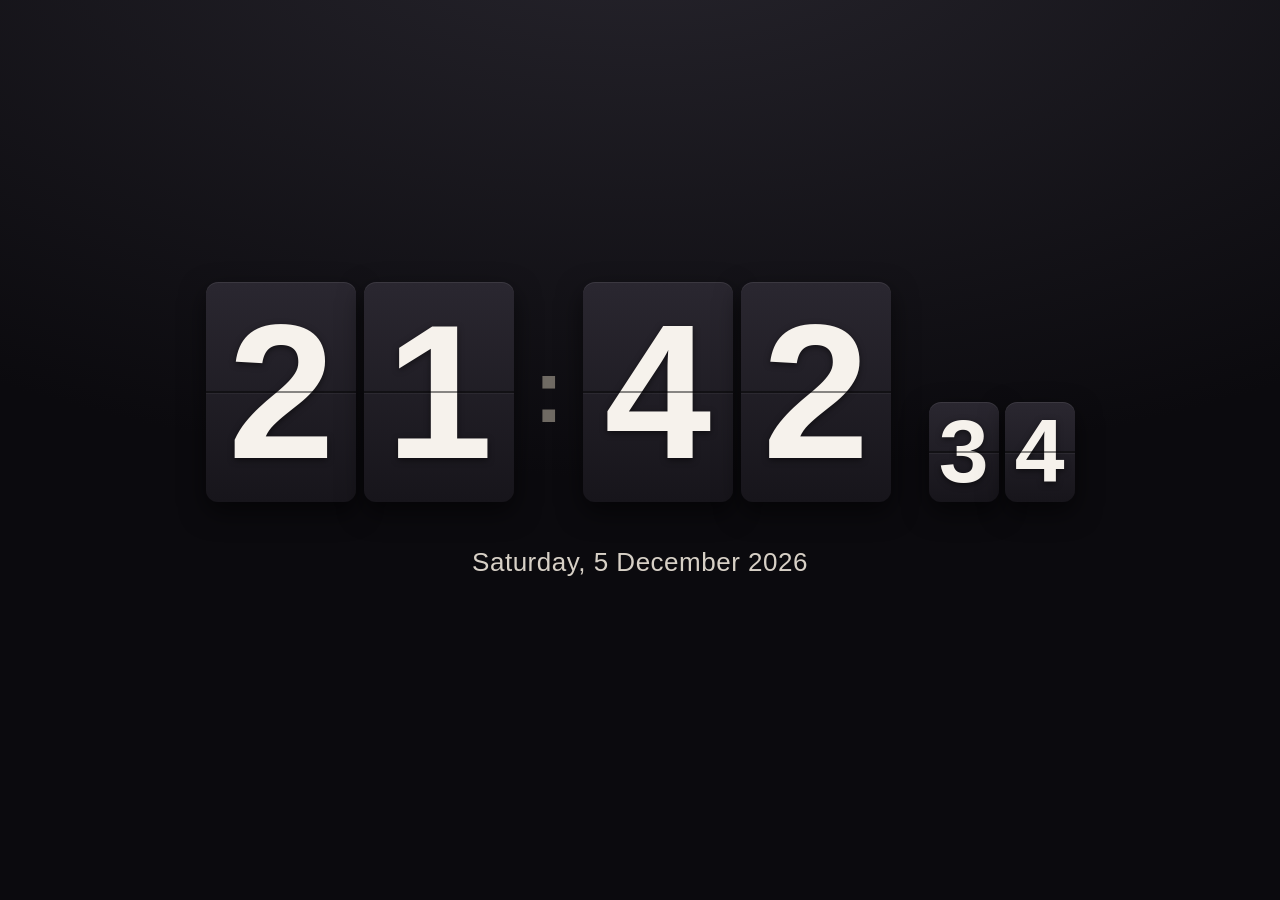
==== clock/index.html @ 3e2d6da7 "Add iOS 9-compatible flip-clock + weather dashboard (clock/) Self-contained single file: split-flap " ====
<!DOCTYPE html>
<html>
<head>
<meta charset="utf-8">
<meta name="viewport" content="width=device-width, initial-scale=1, maximum-scale=1, user-scalable=no">
<meta name="apple-mobile-web-app-capable" content="yes">
<meta name="mobile-web-app-capable" content="yes">
<meta name="apple-mobile-web-app-status-bar-style" content="black-translucent">
<title>Clock</title>
<style>
/* iOS 9 / Safari 9 safe: flexbox with -webkit- prefixes, no grid, no gap,
   no CSS variables, no aspect-ratio. */
* { margin: 0; padding: 0; box-sizing: border-box; -webkit-tap-highlight-color: transparent; }
html, body {
  height: 100%; width: 100%;
  background: #0a0a0d;
  background: -webkit-radial-gradient(50% -10%, 130% 90%, #26242c, #0b0a0e 70%);
  color: #f3efe9;
  font-family: -apple-system, "Helvetica Neue", Helvetica, Arial, sans-serif;
  -webkit-user-select: none; user-select: none;
  overflow: hidden;
}
.wrap {
  position: absolute; top: 0; left: 0; right: 0; bottom: 0;
  display: -webkit-flex; display: flex;
  -webkit-flex-direction: column; flex-direction: column;
  -webkit-align-items: center; align-items: center;
  -webkit-justify-content: center; justify-content: center;
  text-align: center;
}

/* ── Clock ── */
.clock {
  display: -webkit-flex; display: flex;
  -webkit-align-items: flex-end; align-items: flex-end;
  -webkit-perspective: 500px; perspective: 500px;
}
.group { display: -webkit-flex; display: flex; }
.digit {
  position: relative;
  width: 15vw; height: 22vw; max-width: 150px; max-height: 220px;
  margin: 0 4px;
  background: -webkit-linear-gradient(top, #2a2730, #17151b);
  border-radius: 12px;
  box-shadow: 0 10px 26px rgba(0,0,0,.55), inset 0 1px 0 rgba(255,255,255,.08);
  -webkit-transform-origin: center center; transform-origin: center center;
  -webkit-transform: rotateX(0deg); transform: rotateX(0deg);
  -webkit-transition: -webkit-transform .19s ease-in; transition: -webkit-transform .19s ease-in;
}
.digit span {
  position: absolute; top: 0; left: 0; right: 0; bottom: 0;
  display: -webkit-flex; display: flex;
  -webkit-align-items: center; align-items: center;
  -webkit-justify-content: center; justify-content: center;
  font-size: 15vw; line-height: 1; font-weight: 700;
  color: #f6f2ec;
  text-shadow: 0 2px 6px rgba(0,0,0,.5);
}
/* centre hinge line, like a split-flap card */
.digit:after {
  content: ""; position: absolute; left: 0; right: 0; top: 50%; height: 2px;
  margin-top: -1px; background: rgba(0,0,0,.45);
  box-shadow: 0 1px 0 rgba(255,255,255,.05);
}
.digit.flipping { -webkit-transform: rotateX(-90deg); transform: rotateX(-90deg); }
.digit.flipin { -webkit-transition: none; transition: none;
  -webkit-transform: rotateX(90deg); transform: rotateX(90deg); }

.colon {
  font-size: 12vw; font-weight: 700; color: #6f6a63;
  padding: 0 1.2vw; -webkit-align-self: center; align-self: center;
}
.seconds .digit {
  width: 7vw; height: 10vw; max-width: 70px; max-height: 100px;
  margin: 0 3px;
}
.seconds .digit span { font-size: 7vw; }
.seconds { margin-left: 2.4vw; }

/* ── Date + weather ── */
.date {
  margin-top: 5vh; font-size: 3.4vw; font-weight: 400;
  letter-spacing: .5px; color: #d7d0c6;
}
.weather {
  margin-top: 1.6vh; font-size: 3vw; color: #a79f94;
  display: -webkit-flex; display: flex; -webkit-align-items: center; align-items: center;
}
.weather .ic { font-size: 4vw; margin-right: 1.2vw; }
.weather .dot { margin: 0 1.4vw; opacity: .5; }
@media (min-width: 700px) {
  .date { font-size: 26px; } .weather { font-size: 22px; } .weather .ic { font-size: 30px; }
  .colon { font-size: 90px; }
}
</style>
</head>
<body>
<div class="wrap">
  <div class="clock">
    <div class="group" id="hours">
      <div class="digit"><span>0</span></div><div class="digit"><span>0</span></div>
    </div>
    <div class="colon">:</div>
    <div class="group" id="mins">
      <div class="digit"><span>0</span></div><div class="digit"><span>0</span></div>
    </div>
    <div class="group seconds" id="secs">
      <div class="digit"><span>0</span></div><div class="digit"><span>0</span></div>
    </div>
  </div>
  <div class="date" id="date">&nbsp;</div>
  <div class="weather" id="weather">&nbsp;</div>
</div>

<script>
(function () {
  "use strict";

  /* ── CONFIG — edit these, or pass in the URL:
       ?lat=51.5&lon=-0.12&place=London&units=fahrenheit&geo=1&hour12=1  ── */
  var CONFIG = {
    lat: 51.5072,          // default: London
    lon: -0.1276,
    place: "London",
    units: "celsius",      // or "fahrenheit"
    hour24: true,          // 24-hour clock
    useGeo: false,         // ask the device for its location
    weatherRefreshMin: 15
  };

  /* Apply URL overrides */
  var q = {};
  var qs = window.location.search.replace(/^\?/, "").split("&");
  for (var i = 0; i < qs.length; i++) {
    var kv = qs[i].split("=");
    if (kv[0]) q[decodeURIComponent(kv[0])] = decodeURIComponent(kv[1] || "");
  }
  if (q.lat) CONFIG.lat = parseFloat(q.lat);
  if (q.lon) CONFIG.lon = parseFloat(q.lon);
  if (q.place) CONFIG.place = q.place;
  if (q.units) CONFIG.units = q.units;
  if (q.hour12) CONFIG.hour24 = false;
  if (q.geo) CONFIG.useGeo = true;

  var DAYS = ["Sunday","Monday","Tuesday","Wednesday","Thursday","Friday","Saturday"];
  var MONTHS = ["January","February","March","April","May","June","July",
                "August","September","October","November","December"];

  function digitsOf(id) { return document.getElementById(id).getElementsByClassName("digit"); }
  var H = digitsOf("hours"), M = digitsOf("mins"), S = digitsOf("secs");
  var dateEl = document.getElementById("date");
  var weatherEl = document.getElementById("weather");

  function two(n) { n = "" + n; return n.length < 2 ? "0" + n : n; }

  /* Flip one digit card to a new character (two-phase rotateX). */
  function setDigit(card, ch) {
    var span = card.getElementsByTagName("span")[0];
    if (span.textContent === ch) return;
    card.className = "digit flipping";           // fold away (0 -> -90)
    window.setTimeout(function () {
      span.textContent = ch;
      card.className = "digit flipin";           // jump to +90 (no transition)
      void card.offsetWidth;                     // force reflow
      card.className = "digit";                   // fold back (+90 -> 0)
    }, 190);
  }

  function tick() {
    var now = new Date();
    var h = now.getHours();
    if (!CONFIG.hour24) { h = h % 12; if (h === 0) h = 12; }
    var hh = two(h), mm = two(now.getMinutes()), ss = two(now.getSeconds());
    setDigit(H[0], hh.charAt(0)); setDigit(H[1], hh.charAt(1));
    setDigit(M[0], mm.charAt(0)); setDigit(M[1], mm.charAt(1));
    setDigit(S[0], ss.charAt(0)); setDigit(S[1], ss.charAt(1));
    dateEl.textContent = DAYS[now.getDay()] + ", " + now.getDate() + " " +
                         MONTHS[now.getMonth()] + " " + now.getFullYear();
  }

  /* WMO weather code -> emoji + label */
  function weatherInfo(code) {
    var c = code;
    if (c === 0) return ["☀️", "Clear"];
    if (c === 1) return ["☀️", "Mostly clear"];
    if (c === 2) return ["⛅", "Partly cloudy"];
    if (c === 3) return ["☁️", "Overcast"];
    if (c === 45 || c === 48) return ["🌫️", "Fog"];
    if (c >= 51 && c <= 57) return ["🌧️", "Drizzle"];
    if (c >= 61 && c <= 67) return ["🌧️", "Rain"];
    if (c >= 71 && c <= 77) return ["❄️", "Snow"];
    if (c >= 80 && c <= 82) return ["🌧️", "Showers"];
    if (c === 85 || c === 86) return ["❄️", "Snow showers"];
    if (c >= 95) return ["⛈️", "Thunderstorm"];
    return ["🌡️", ""];
  }

  function showWeather(d) {
    if (!d || !d.current || !d.daily) return;
    var deg = "°";
    var t = Math.round(d.current.temperature_2m);
    var info = weatherInfo(d.current.weather_code);
    var hi = Math.round(d.daily.temperature_2m_max[0]);
    var lo = Math.round(d.daily.temperature_2m_min[0]);
    var html = '<span class="ic">' + info[0] + '</span>' +
               '<span>' + t + deg + '</span>' +
               '<span class="dot">&middot;</span><span>' + info[1] + '</span>' +
               '<span class="dot">&middot;</span><span>H ' + hi + deg + '&nbsp; L ' + lo + deg + '</span>';
    if (CONFIG.place) html += '<span class="dot">&middot;</span><span>' + CONFIG.place + '</span>';
    weatherEl.innerHTML = html;
  }

  function loadWeather() {
    var unit = CONFIG.units === "fahrenheit" ? "fahrenheit" : "celsius";
    var url = "https://api.open-meteo.com/v1/forecast?latitude=" + CONFIG.lat +
              "&longitude=" + CONFIG.lon +
              "&current=temperature_2m,weather_code" +
              "&daily=temperature_2m_max,temperature_2m_min,weather_code" +
              "&timezone=auto&forecast_days=1&temperature_unit=" + unit;
    var xhr = new XMLHttpRequest();
    xhr.open("GET", url, true);
    xhr.onreadystatechange = function () {
      if (xhr.readyState !== 4) return;
      if (xhr.status >= 200 && xhr.status < 300) {
        try { showWeather(JSON.parse(xhr.responseText)); } catch (e) {}
      }
    };
    xhr.send();
  }

  /* Optional: use the device's own location */
  function startWeather() {
    if (CONFIG.useGeo && navigator.geolocation) {
      navigator.geolocation.getCurrentPosition(function (pos) {
        CONFIG.lat = pos.coords.latitude;
        CONFIG.lon = pos.coords.longitude;
        loadWeather();
      }, function () { loadWeather(); }, { timeout: 8000 });
    } else {
      loadWeather();
    }
  }

  tick();
  window.setInterval(tick, 1000);
  startWeather();
  window.setInterval(loadWeather, CONFIG.weatherRefreshMin * 60 * 1000);
})();
</script>
</body>
</html>
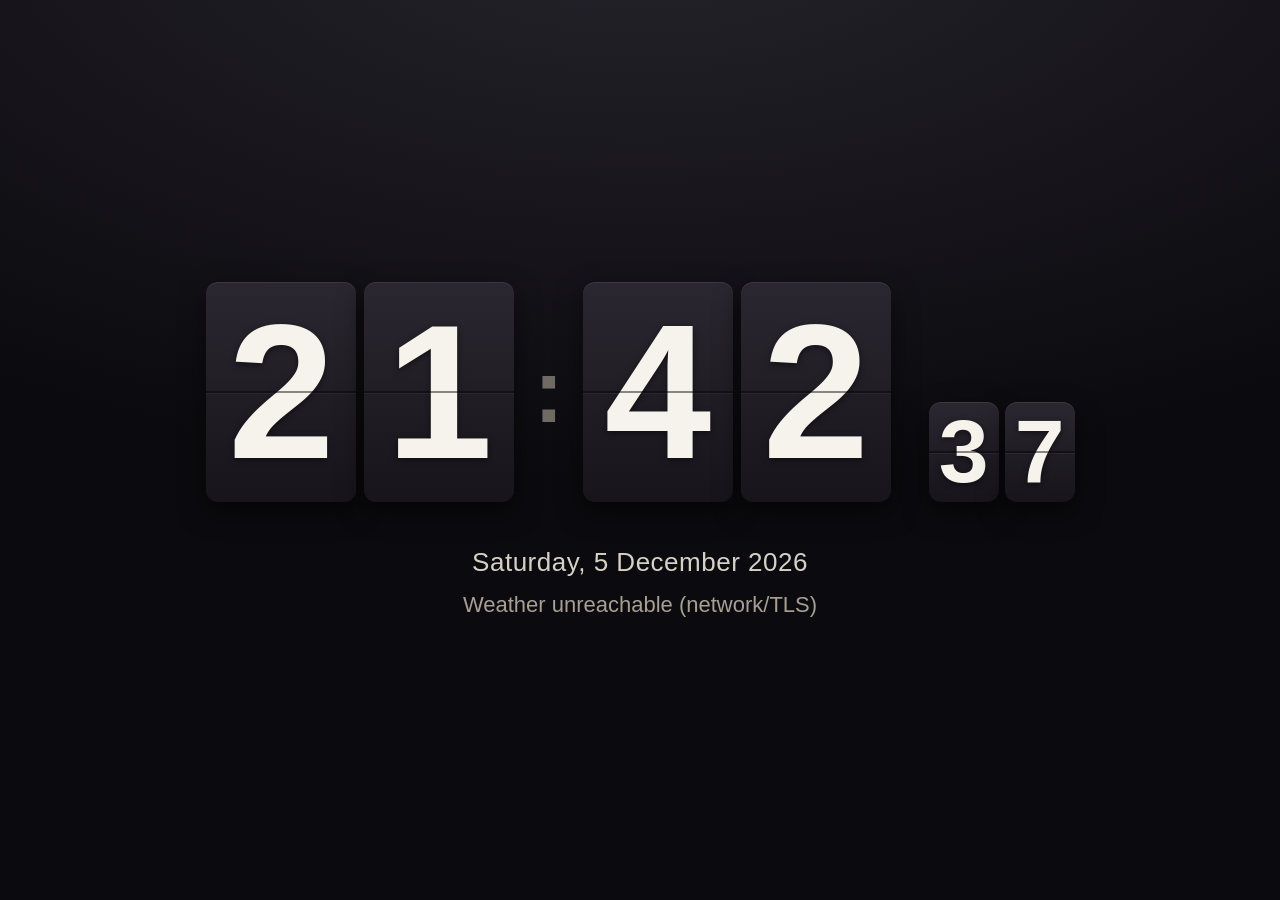
==== commit f533769b: "Clock weather: self-report failures (status/network/timeout) instead of silent blank" ====
--- a/clock/index.html
+++ b/clock/index.html
@@ -210,7 +210,11 @@
     weatherEl.innerHTML = html;
   }
 
+  var hasWeather = false;
+  function weatherMsg(m) { if (!hasWeather) weatherEl.textContent = m; }
+
   function loadWeather() {
+    weatherMsg("Loading weather…");
     var unit = CONFIG.units === "fahrenheit" ? "fahrenheit" : "celsius";
     var url = "https://api.open-meteo.com/v1/forecast?latitude=" + CONFIG.lat +
               "&longitude=" + CONFIG.lon +
@@ -219,12 +223,18 @@
               "&timezone=auto&forecast_days=1&temperature_unit=" + unit;
     var xhr = new XMLHttpRequest();
     xhr.open("GET", url, true);
+    try { xhr.timeout = 12000; } catch (e) {}
     xhr.onreadystatechange = function () {
       if (xhr.readyState !== 4) return;
       if (xhr.status >= 200 && xhr.status < 300) {
-        try { showWeather(JSON.parse(xhr.responseText)); } catch (e) {}
+        try { showWeather(JSON.parse(xhr.responseText)); hasWeather = true; }
+        catch (e) { weatherMsg("Weather data error"); }
+      } else {
+        weatherMsg("Weather unavailable (status " + xhr.status + ")");
       }
     };
+    xhr.onerror = function () { weatherMsg("Weather unreachable (network/TLS)"); };
+    xhr.ontimeout = function () { weatherMsg("Weather timed out"); };
     xhr.send();
   }
 
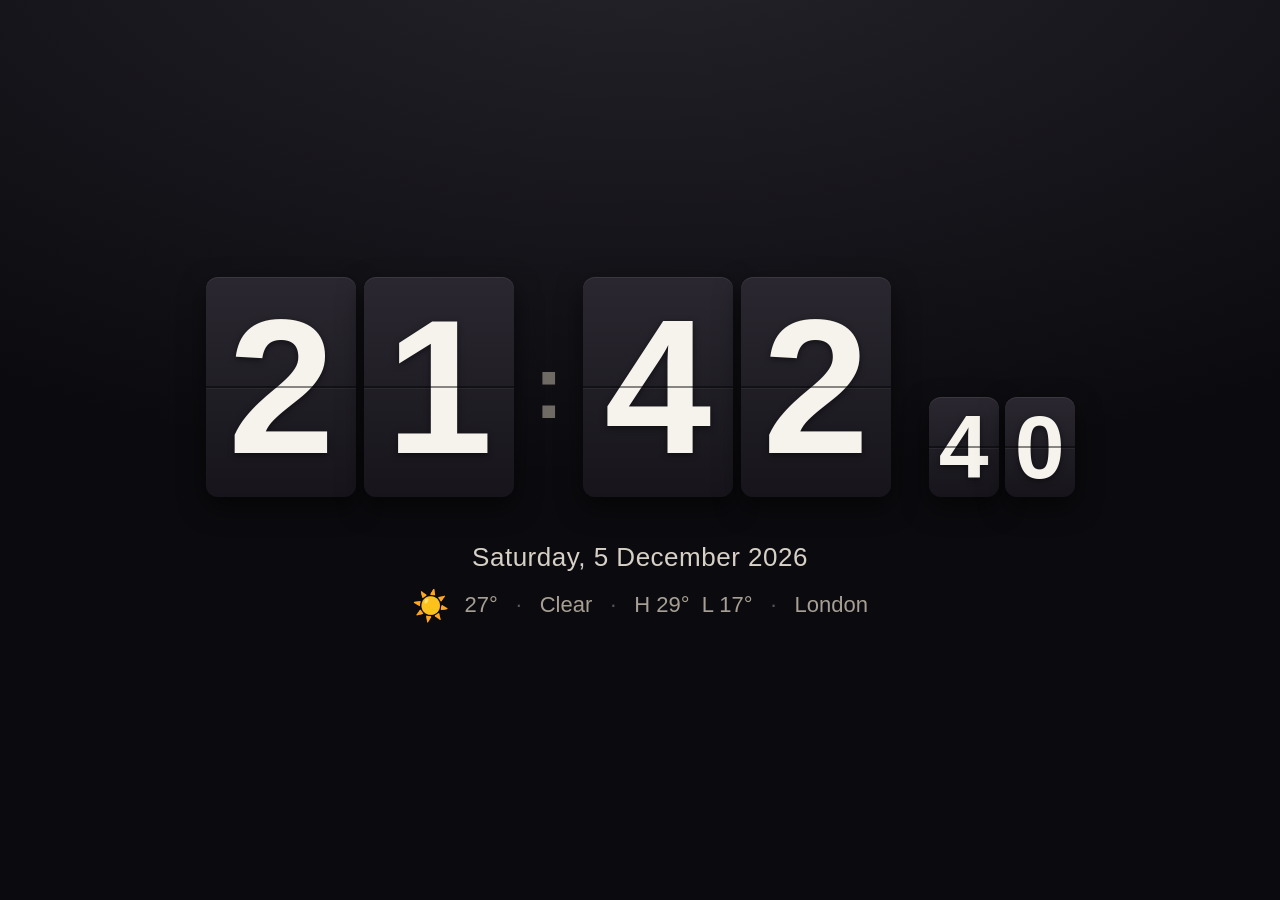
==== commit a9f96d13: "Weather via same-origin weather.json (fixes iOS 9 TLS handshake failure) Clock reads a same-origin w" ====
--- a/clock/index.html
+++ b/clock/index.html
@@ -213,47 +213,52 @@
   var hasWeather = false;
   function weatherMsg(m) { if (!hasWeather) weatherEl.textContent = m; }
 
+  function getJSON(url, cb) {
+    var xhr = new XMLHttpRequest();
+    xhr.open("GET", url, true);
+    try { xhr.timeout = 12000; } catch (e) {}
+    xhr.onreadystatechange = function () {
+      if (xhr.readyState !== 4) return;
+      if (xhr.status >= 200 && xhr.status < 300) {
+        try { cb(JSON.parse(xhr.responseText)); } catch (e) { cb(null); }
+      } else { cb(null); }
+    };
+    xhr.onerror = function () { cb(null); };
+    xhr.ontimeout = function () { cb(null); };
+    xhr.send();
+  }
+
   function loadWeather() {
     weatherMsg("Loading weather…");
+    // Same-origin file, refreshed by a scheduled job. Old Safari can always
+    // reach this (same host/TLS as the page, no cross-origin call).
+    getJSON("weather.json?ts=" + (new Date()).getTime(), function (data) {
+      if (data && data.current) {
+        if (data.place) CONFIG.place = data.place;
+        showWeather(data);
+        hasWeather = true;
+      } else {
+        loadWeatherDirect(); // modern browsers / before the file exists
+      }
+    });
+  }
+
+  function loadWeatherDirect() {
     var unit = CONFIG.units === "fahrenheit" ? "fahrenheit" : "celsius";
     var url = "https://api.open-meteo.com/v1/forecast?latitude=" + CONFIG.lat +
               "&longitude=" + CONFIG.lon +
               "&current=temperature_2m,weather_code" +
               "&daily=temperature_2m_max,temperature_2m_min,weather_code" +
               "&timezone=auto&forecast_days=1&temperature_unit=" + unit;
-    var xhr = new XMLHttpRequest();
-    xhr.open("GET", url, true);
-    try { xhr.timeout = 12000; } catch (e) {}
-    xhr.onreadystatechange = function () {
-      if (xhr.readyState !== 4) return;
-      if (xhr.status >= 200 && xhr.status < 300) {
-        try { showWeather(JSON.parse(xhr.responseText)); hasWeather = true; }
-        catch (e) { weatherMsg("Weather data error"); }
-      } else {
-        weatherMsg("Weather unavailable (status " + xhr.status + ")");
-      }
-    };
-    xhr.onerror = function () { weatherMsg("Weather unreachable (network/TLS)"); };
-    xhr.ontimeout = function () { weatherMsg("Weather timed out"); };
-    xhr.send();
-  }
-
-  /* Optional: use the device's own location */
-  function startWeather() {
-    if (CONFIG.useGeo && navigator.geolocation) {
-      navigator.geolocation.getCurrentPosition(function (pos) {
-        CONFIG.lat = pos.coords.latitude;
-        CONFIG.lon = pos.coords.longitude;
-        loadWeather();
-      }, function () { loadWeather(); }, { timeout: 8000 });
-    } else {
-      loadWeather();
-    }
+    getJSON(url, function (data) {
+      if (data && data.current) { showWeather(data); hasWeather = true; }
+      else weatherMsg("Weather unavailable");
+    });
   }
 
   tick();
   window.setInterval(tick, 1000);
-  startWeather();
+  loadWeather();
   window.setInterval(loadWeather, CONFIG.weatherRefreshMin * 60 * 1000);
 })();
 </script>
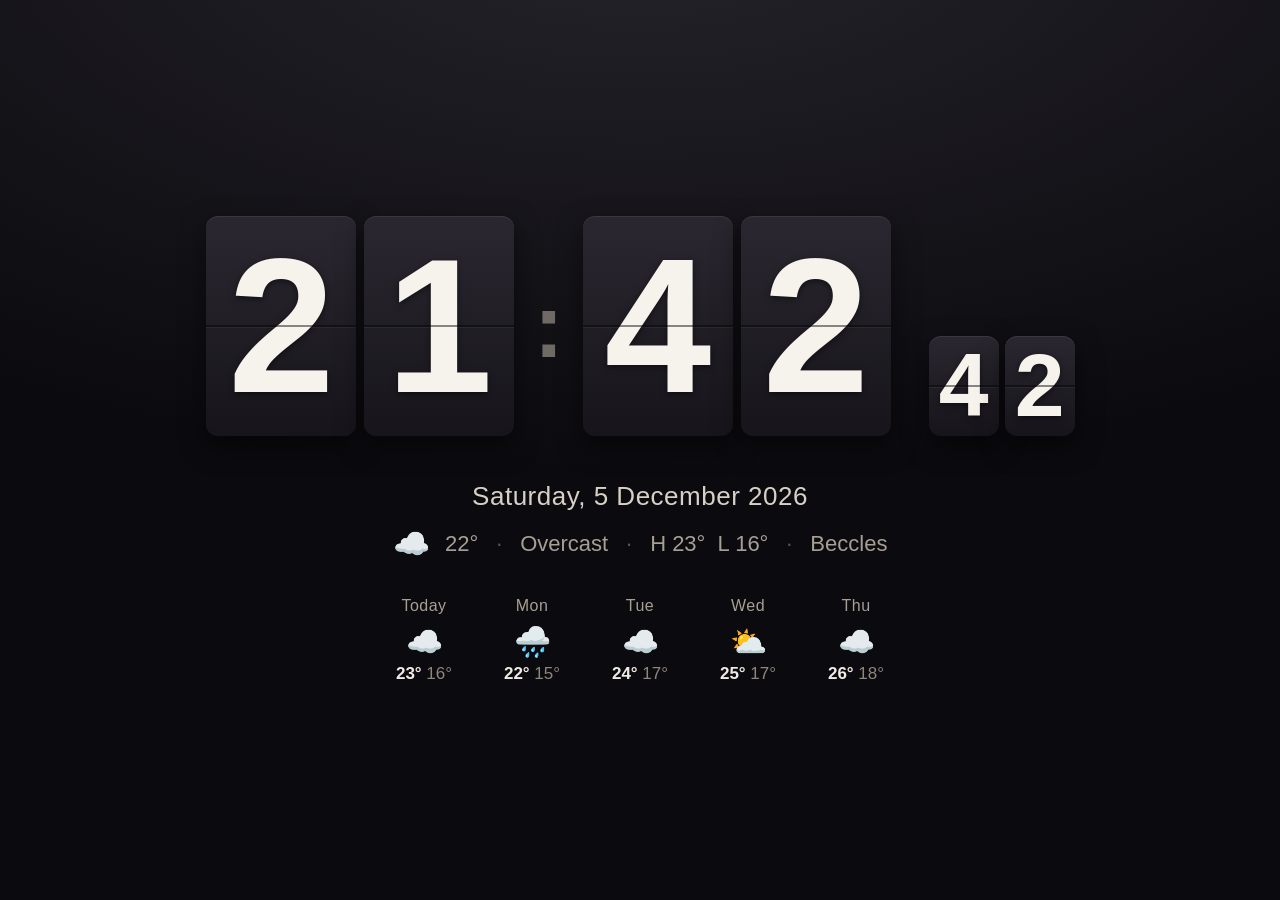
==== commit 9c4a1561: "Clock: set location to Beccles, add 5-day forecast strip Co-Authored-By: Claude Opus 4.8 (1M context" ====
--- a/clock/index.html
+++ b/clock/index.html
@@ -88,9 +88,28 @@
 }
 .weather .ic { font-size: 4vw; margin-right: 1.2vw; }
 .weather .dot { margin: 0 1.4vw; opacity: .5; }
+/* ── 5-day forecast ── */
+.forecast {
+  margin-top: 4vh;
+  display: -webkit-flex; display: flex;
+  -webkit-justify-content: center; justify-content: center;
+}
+.fc-day {
+  display: -webkit-flex; display: flex;
+  -webkit-flex-direction: column; flex-direction: column;
+  -webkit-align-items: center; align-items: center;
+  margin: 0 1.6vw; min-width: 12vw;
+}
+.fc-name { font-size: 2.1vw; color: #a79f94; margin-bottom: .6vh; letter-spacing: .5px; }
+.fc-ic { font-size: 4vw; margin: .3vh 0 .6vh; }
+.fc-temp { font-size: 2.2vw; color: #8f877c; }
+.fc-temp b { color: #f0ebe4; font-weight: 700; }
+
 @media (min-width: 700px) {
   .date { font-size: 26px; } .weather { font-size: 22px; } .weather .ic { font-size: 30px; }
   .colon { font-size: 90px; }
+  .fc-name { font-size: 16px; } .fc-ic { font-size: 30px; } .fc-temp { font-size: 17px; }
+  .fc-day { min-width: 84px; margin: 0 12px; }
 }
 </style>
 </head>
@@ -110,6 +129,7 @@
   </div>
   <div class="date" id="date">&nbsp;</div>
   <div class="weather" id="weather">&nbsp;</div>
+  <div class="forecast" id="forecast"></div>
 </div>
 
 <script>
@@ -119,9 +139,9 @@
   /* ── CONFIG — edit these, or pass in the URL:
        ?lat=51.5&lon=-0.12&place=London&units=fahrenheit&geo=1&hour12=1  ── */
   var CONFIG = {
-    lat: 51.5072,          // default: London
-    lon: -0.1276,
-    place: "London",
+    lat: 52.45936,         // Beccles, Suffolk
+    lon: 1.56465,
+    place: "Beccles",
     units: "celsius",      // or "fahrenheit"
     hour24: true,          // 24-hour clock
     useGeo: false,         // ask the device for its location
@@ -143,13 +163,21 @@
   if (q.geo) CONFIG.useGeo = true;
 
   var DAYS = ["Sunday","Monday","Tuesday","Wednesday","Thursday","Friday","Saturday"];
+  var SHORTDAYS = ["Sun","Mon","Tue","Wed","Thu","Fri","Sat"];
   var MONTHS = ["January","February","March","April","May","June","July",
                 "August","September","October","November","December"];
+
+  function shortDay(dateStr) {
+    var p = dateStr.split("-");
+    var dt = new Date(parseInt(p[0], 10), parseInt(p[1], 10) - 1, parseInt(p[2], 10));
+    return SHORTDAYS[dt.getDay()];
+  }
 
   function digitsOf(id) { return document.getElementById(id).getElementsByClassName("digit"); }
   var H = digitsOf("hours"), M = digitsOf("mins"), S = digitsOf("secs");
   var dateEl = document.getElementById("date");
   var weatherEl = document.getElementById("weather");
+  var forecastEl = document.getElementById("forecast");
 
   function two(n) { n = "" + n; return n.length < 2 ? "0" + n : n; }
 
@@ -198,6 +226,7 @@
   function showWeather(d) {
     if (!d || !d.current || !d.daily) return;
     var deg = "°";
+    // Current conditions line.
     var t = Math.round(d.current.temperature_2m);
     var info = weatherInfo(d.current.weather_code);
     var hi = Math.round(d.daily.temperature_2m_max[0]);
@@ -208,6 +237,22 @@
                '<span class="dot">&middot;</span><span>H ' + hi + deg + '&nbsp; L ' + lo + deg + '</span>';
     if (CONFIG.place) html += '<span class="dot">&middot;</span><span>' + CONFIG.place + '</span>';
     weatherEl.innerHTML = html;
+
+    // 5-day forecast row.
+    var days = d.daily.time || [];
+    var fc = "";
+    for (var i = 0; i < days.length && i < 5; i++) {
+      var wi = weatherInfo(d.daily.weather_code[i]);
+      var dhi = Math.round(d.daily.temperature_2m_max[i]);
+      var dlo = Math.round(d.daily.temperature_2m_min[i]);
+      var label = i === 0 ? "Today" : shortDay(days[i]);
+      fc += '<div class="fc-day">' +
+              '<div class="fc-name">' + label + '</div>' +
+              '<div class="fc-ic">' + wi[0] + '</div>' +
+              '<div class="fc-temp"><b>' + dhi + deg + '</b>&nbsp;' + dlo + deg + '</div>' +
+            '</div>';
+    }
+    forecastEl.innerHTML = fc;
   }
 
   var hasWeather = false;
@@ -249,7 +294,7 @@
               "&longitude=" + CONFIG.lon +
               "&current=temperature_2m,weather_code" +
               "&daily=temperature_2m_max,temperature_2m_min,weather_code" +
-              "&timezone=auto&forecast_days=1&temperature_unit=" + unit;
+              "&timezone=auto&forecast_days=5&temperature_unit=" + unit;
     getJSON(url, function (data) {
       if (data && data.current) { showWeather(data); hasWeather = true; }
       else weatherMsg("Weather unavailable");
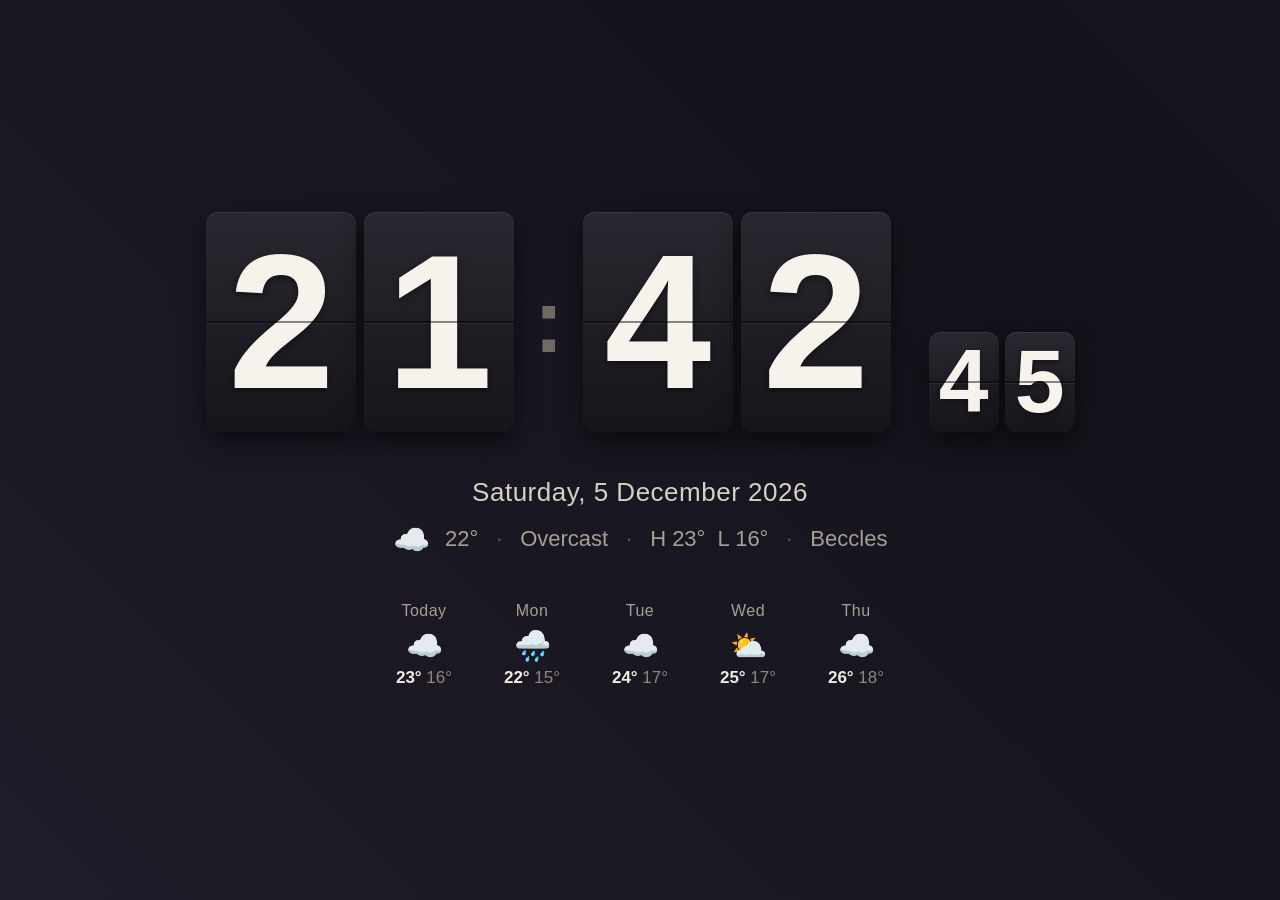
==== commit 541c843f: "Polish clock: auto night-dimming (sunrise/sunset), blinking colon, ambient background, weather detai" ====
--- a/clock/index.html
+++ b/clock/index.html
@@ -27,6 +27,32 @@
   -webkit-align-items: center; align-items: center;
   -webkit-justify-content: center; justify-content: center;
   text-align: center;
+  z-index: 1;
+}
+
+/* Ambient slowly-drifting background */
+.bg {
+  position: fixed; top: 0; left: 0; right: 0; bottom: 0; z-index: 0;
+  background: -webkit-linear-gradient(45deg, #141219, #241f2e, #14131b, #1e1826, #131118);
+  background: linear-gradient(45deg, #141219, #241f2e, #14131b, #1e1826, #131118);
+  background-size: 400% 400%;
+  -webkit-animation: drift 46s ease-in-out infinite;
+  animation: drift 46s ease-in-out infinite;
+}
+@-webkit-keyframes drift {
+  0% { background-position: 0% 50%; } 50% { background-position: 100% 50%; } 100% { background-position: 0% 50%; }
+}
+@keyframes drift {
+  0% { background-position: 0% 50%; } 50% { background-position: 100% 50%; } 100% { background-position: 0% 50%; }
+}
+
+/* Night dimming veil (opacity set from JS using sunrise/sunset) */
+.night-veil {
+  position: fixed; top: 0; left: 0; right: 0; bottom: 0; z-index: 5;
+  background: -webkit-radial-gradient(50% 40%, 120% 100%, rgba(40,18,0,.35), rgba(8,4,0,.92));
+  background: radial-gradient(120% 100% at 50% 40%, rgba(40,18,0,.35), rgba(8,4,0,.92));
+  opacity: 0; pointer-events: none;
+  -webkit-transition: opacity 4s linear; transition: opacity 4s linear;
 }
 
 /* ── Clock ── */
@@ -69,7 +95,10 @@
 .colon {
   font-size: 12vw; font-weight: 700; color: #6f6a63;
   padding: 0 1.2vw; -webkit-align-self: center; align-self: center;
-}
+  -webkit-animation: blink 1s ease-in-out infinite; animation: blink 1s ease-in-out infinite;
+}
+@-webkit-keyframes blink { 0%,100% { opacity: 1; } 50% { opacity: .28; } }
+@keyframes blink { 0%,100% { opacity: 1; } 50% { opacity: .28; } }
 .seconds .digit {
   width: 7vw; height: 10vw; max-width: 70px; max-height: 100px;
   margin: 0 3px;
@@ -88,6 +117,10 @@
 }
 .weather .ic { font-size: 4vw; margin-right: 1.2vw; }
 .weather .dot { margin: 0 1.4vw; opacity: .5; }
+.weather2 {
+  margin-top: 1vh; font-size: 2.3vw; color: #8f877c;
+}
+.weather2 .dot { margin: 0 1.2vw; opacity: .5; }
 /* ── 5-day forecast ── */
 .forecast {
   margin-top: 4vh;
@@ -107,6 +140,7 @@
 
 @media (min-width: 700px) {
   .date { font-size: 26px; } .weather { font-size: 22px; } .weather .ic { font-size: 30px; }
+  .weather2 { font-size: 16px; }
   .colon { font-size: 90px; }
   .fc-name { font-size: 16px; } .fc-ic { font-size: 30px; } .fc-temp { font-size: 17px; }
   .fc-day { min-width: 84px; margin: 0 12px; }
@@ -114,6 +148,7 @@
 </style>
 </head>
 <body>
+<div class="bg"></div>
 <div class="wrap">
   <div class="clock">
     <div class="group" id="hours">
@@ -129,8 +164,10 @@
   </div>
   <div class="date" id="date">&nbsp;</div>
   <div class="weather" id="weather">&nbsp;</div>
+  <div class="weather2" id="weather2"></div>
   <div class="forecast" id="forecast"></div>
 </div>
+<div class="night-veil" id="veil"></div>
 
 <script>
 (function () {
@@ -177,7 +214,17 @@
   var H = digitsOf("hours"), M = digitsOf("mins"), S = digitsOf("secs");
   var dateEl = document.getElementById("date");
   var weatherEl = document.getElementById("weather");
+  var weather2El = document.getElementById("weather2");
   var forecastEl = document.getElementById("forecast");
+  var veilEl = document.getElementById("veil");
+  var sunriseDate = null, sunsetDate = null;
+
+  function parseLocal(s) { // "YYYY-MM-DDTHH:MM" -> Date in local time
+    if (!s) return null;
+    var a = s.split("T"), d = a[0].split("-"), t = (a[1] || "0:0").split(":");
+    return new Date(parseInt(d[0],10), parseInt(d[1],10)-1, parseInt(d[2],10),
+                    parseInt(t[0],10), parseInt(t[1],10), 0);
+  }
 
   function two(n) { n = "" + n; return n.length < 2 ? "0" + n : n; }
 
@@ -204,6 +251,24 @@
     setDigit(S[0], ss.charAt(0)); setDigit(S[1], ss.charAt(1));
     dateEl.textContent = DAYS[now.getDay()] + ", " + now.getDate() + " " +
                          MONTHS[now.getMonth()] + " " + now.getFullYear();
+    updateNight();
+  }
+
+  /* Fade a warm dark veil in at night, out during the day. */
+  var NIGHT_MAX = 0.62;
+  function updateNight() {
+    if (!sunriseDate || !sunsetDate) return;
+    var R = 30 * 60 * 1000;                 // 30-min ramp around dawn/dusk
+    var t = (new Date()).getTime();
+    var srA = sunriseDate.getTime() - R, srB = sunriseDate.getTime() + R;
+    var ssA = sunsetDate.getTime() - R, ssB = sunsetDate.getTime() + R;
+    var op;
+    if (t <= srA) op = NIGHT_MAX;                              // before dawn
+    else if (t < srB) op = NIGHT_MAX * (1 - (t - srA) / (srB - srA)); // dawn
+    else if (t <= ssA) op = 0;                                 // day
+    else if (t < ssB) op = NIGHT_MAX * ((t - ssA) / (ssB - ssA)); // dusk
+    else op = NIGHT_MAX;                                        // after dusk
+    veilEl.style.opacity = op;
   }
 
   /* WMO weather code -> emoji + label */
@@ -238,6 +303,23 @@
     if (CONFIG.place) html += '<span class="dot">&middot;</span><span>' + CONFIG.place + '</span>';
     weatherEl.innerHTML = html;
 
+    // Detail line: feels-like, wind, sunrise/sunset.
+    var parts2 = [];
+    if (d.current.apparent_temperature != null)
+      parts2.push("Feels " + Math.round(d.current.apparent_temperature) + deg);
+    if (d.current.wind_speed_10m != null)
+      parts2.push("Wind " + Math.round(d.current.wind_speed_10m) + " mph");
+    var sr = d.daily.sunrise && d.daily.sunrise[0];
+    var ssn = d.daily.sunset && d.daily.sunset[0];
+    if (sr) parts2.push("&uarr; " + sr.split("T")[1]);
+    if (ssn) parts2.push("&darr; " + ssn.split("T")[1]);
+    weather2El.innerHTML = parts2.join('<span class="dot">&middot;</span>');
+
+    // Remember sun times for night dimming.
+    sunriseDate = parseLocal(sr);
+    sunsetDate = parseLocal(ssn);
+    updateNight();
+
     // 5-day forecast row.
     var days = d.daily.time || [];
     var fc = "";
@@ -292,9 +374,9 @@
     var unit = CONFIG.units === "fahrenheit" ? "fahrenheit" : "celsius";
     var url = "https://api.open-meteo.com/v1/forecast?latitude=" + CONFIG.lat +
               "&longitude=" + CONFIG.lon +
-              "&current=temperature_2m,weather_code" +
-              "&daily=temperature_2m_max,temperature_2m_min,weather_code" +
-              "&timezone=auto&forecast_days=5&temperature_unit=" + unit;
+              "&current=temperature_2m,apparent_temperature,weather_code,wind_speed_10m" +
+              "&daily=temperature_2m_max,temperature_2m_min,weather_code,sunrise,sunset" +
+              "&timezone=auto&forecast_days=5&wind_speed_unit=mph&temperature_unit=" + unit;
     getJSON(url, function (data) {
       if (data && data.current) { showWeather(data); hasWeather = true; }
       else weatherMsg("Weather unavailable");
